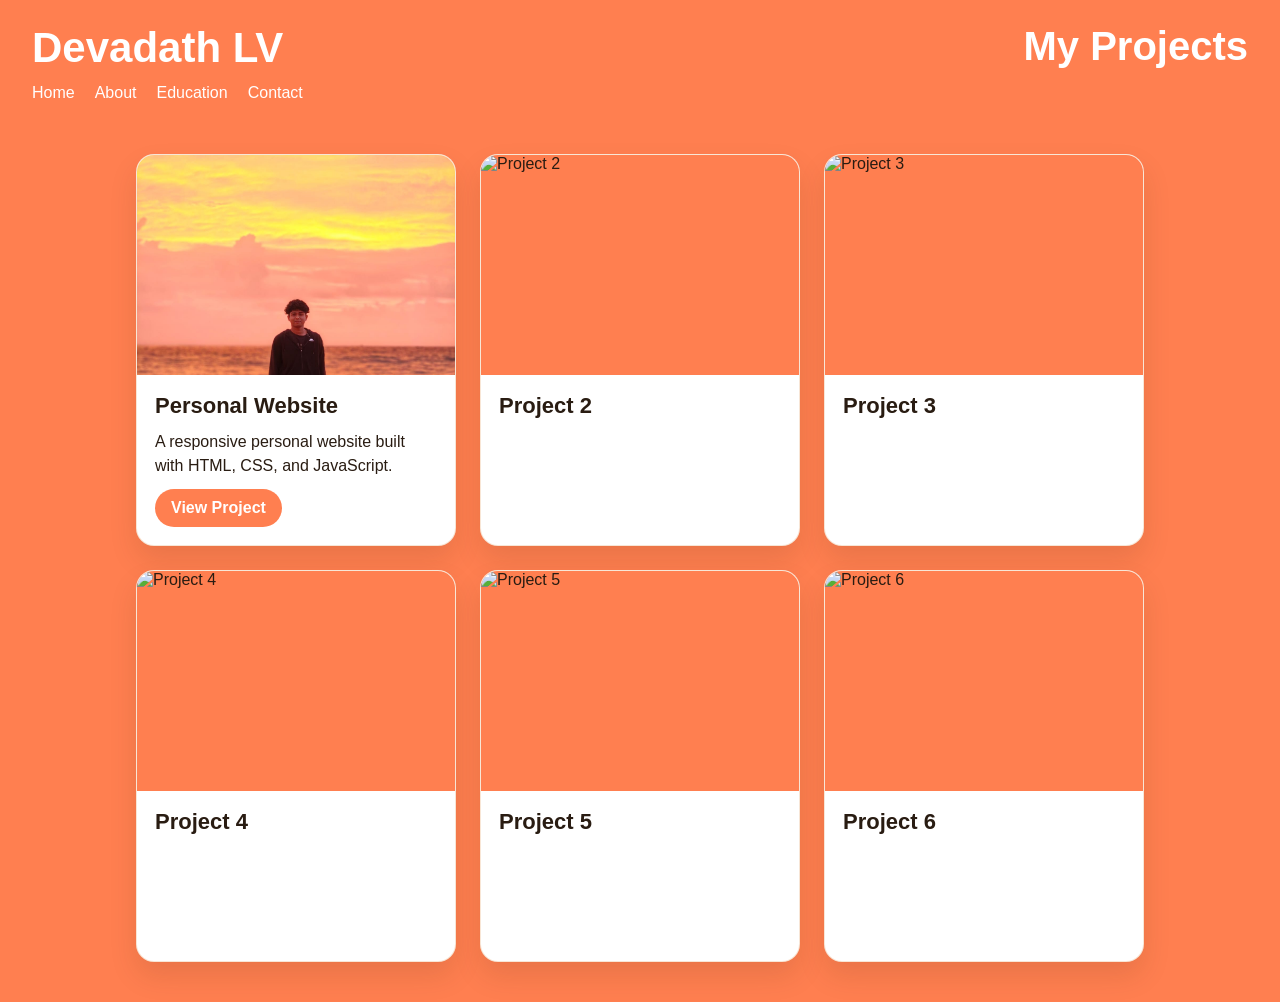
==== project.html @ 4e262f3d "Rebuilt personal website with new design" ====
<!doctype html>
<html lang="en">
  <head>
    <meta charset="UTF-8" />
    <meta name="viewport" content="width=device-width, initial-scale=1.0" />
    <title>Projects</title>
    <link rel="stylesheet" href="projrctstyle.css" />
  </head>
  <body>
    <div class="page1">
      <header class="header1">
        <div class="leftheader">
          <h1 class="logo">Devadath LV</h1>
          <nav class="navigation">
            <a href="landing_page.html">Home</a>
            <a href="landing_page.html#about">About</a>
            <a href="#Education">Education</a>
            <a href="landing_page.html#contact">Contact</a>
          </nav>
        </div>
        <div class="rightheader">
          <h1 id="heading">My Projects</h1>
        </div>
      </header>

      <main class="projects-main">
        <!-- TOP ROW -->
        <div class="row one">
          <div class="card">
            <img src="me.jpeg" alt="Personal website" />
            <div class="container">
              <h4>Personal Website</h4>
              <p>
                A responsive personal website built with HTML, CSS, and
                JavaScript.
              </p>
              <a
                href="https://devadxthlv.github.io/personal-website/"
                target="_blank"
                >View Project</a
              >
            </div>
          </div>

          <div class="card">
            <img src="img_avatar.png" alt="Project 2" />
            <div class="container">
              <h4>Project 2</h4>
            </div>
          </div>

          <div class="card">
            <img src="img_avatar.png" alt="Project 3" />
            <div class="container">
              <h4>Project 3</h4>
            </div>
          </div>
        </div>

        <!-- BOTTOM ROW -->
        <div class="row two">
          <div class="card">
            <img src="img_avatar.png" alt="Project 4" />
            <div class="container">
              <h4>Project 4</h4>
            </div>
          </div>

          <div class="card">
            <img src="img_avatar.png" alt="Project 5" />
            <div class="container">
              <h4>Project 5</h4>
            </div>
          </div>

          <div class="card">
            <img src="img_avatar.png" alt="Project 6" />
            <div class="container">
              <h4>Project 6</h4>
            </div>
          </div>
        </div>
      </main>
    </div>
  </body>
</html>
---- projrctstyle.css ----
* {
  margin: 0;
  box-sizing: border-box;
}

body {
  font-family: Arial, sans-serif;
  background: coral;
  color: rgb(41, 28, 18);
}

.page1 {
  min-height: 100vh;
}

.header1 {
  display: flex;
  justify-content: space-between;
  align-items: flex-start;
  gap: 24px;
  padding: 24px 32px;
  color: white;
}

.leftheader {
  display: flex;
  flex-direction: column;
  align-items: flex-start;
  gap: 12px;
}

.rightheader {
  display: flex;
  align-items: center;
  justify-content: flex-end;
}

.logo {
  font-size: 42px;
}

.navigation {
  display: flex;
  flex-wrap: wrap;
  gap: 20px;
}

.navigation a {
  text-decoration: none;
  color: white;
  font-size: 16px;
}

#heading {
  font-size: 40px;
  color: white;
}

.projects-main {
  padding: 28px 32px 40px;
  display: flex;
  flex-direction: column;
  gap: 24px;
  background-color: coral;
}

.row {
  display: flex;
  flex-wrap: wrap;
  justify-content: center;
  align-items: stretch;
  gap: 24px;
}

.card {
  width: min(100%, 320px);
  background: rgb(255, 255, 255);
  display: flex;
  flex-direction: column;
  border-radius: 18px;
  overflow: hidden;
  border: 1px solid rgba(214, 116, 30, 0.18);
  box-shadow: 0 14px 28px rgba(73, 43, 17, 0.12);
  transition: transform 0.3s ease, box-shadow 0.3s ease;
}

.card img {
  width: 100%;
  height: 220px;
  object-fit: cover;
  display: block;
  background: coral;
}

.container {
  padding: 18px;
  display: flex;
  flex-direction: column;
  justify-content: space-between;
  gap: 10px;
  flex: 1;
  min-height: 170px;
}

.container h4 {
  font-size: 22px;
  color: rgb(41, 28, 18);
}

.container p {
  line-height: 1.5;
}

.container a {
  align-self: flex-start;
  text-decoration: none;
  color: white;
  background: coral;
  padding: 10px 16px;
  border-radius: 999px;
  font-weight: 600;
}

.card:hover {
  transform: translateY(-8px);
  box-shadow: 0 18px 32px rgba(73, 43, 17, 0.18);
}

@media (max-width: 768px) {
  body {
    background: coral;
  }
main {
    margin-top: 0%;
  }
  .header1 {
    flex-direction: column;
    align-items: center;
    text-align: center;
    padding: 24px 20px;
  }

  .leftheader,
  .rightheader {
    align-items: center;
    justify-content: center;
  }

  .logo {
    font-size: 34px;
  }

  .navigation {
    justify-content: center;
    gap: 14px;
  }

  .navigation a {
    font-size: 14px;
  }

  #heading {
    font-size: 30px;
  }

  .projects-main {
    padding: 20px;
  }

  .card {
    width: 100%;
  }

  .container {
    min-height: 0;
  }
}
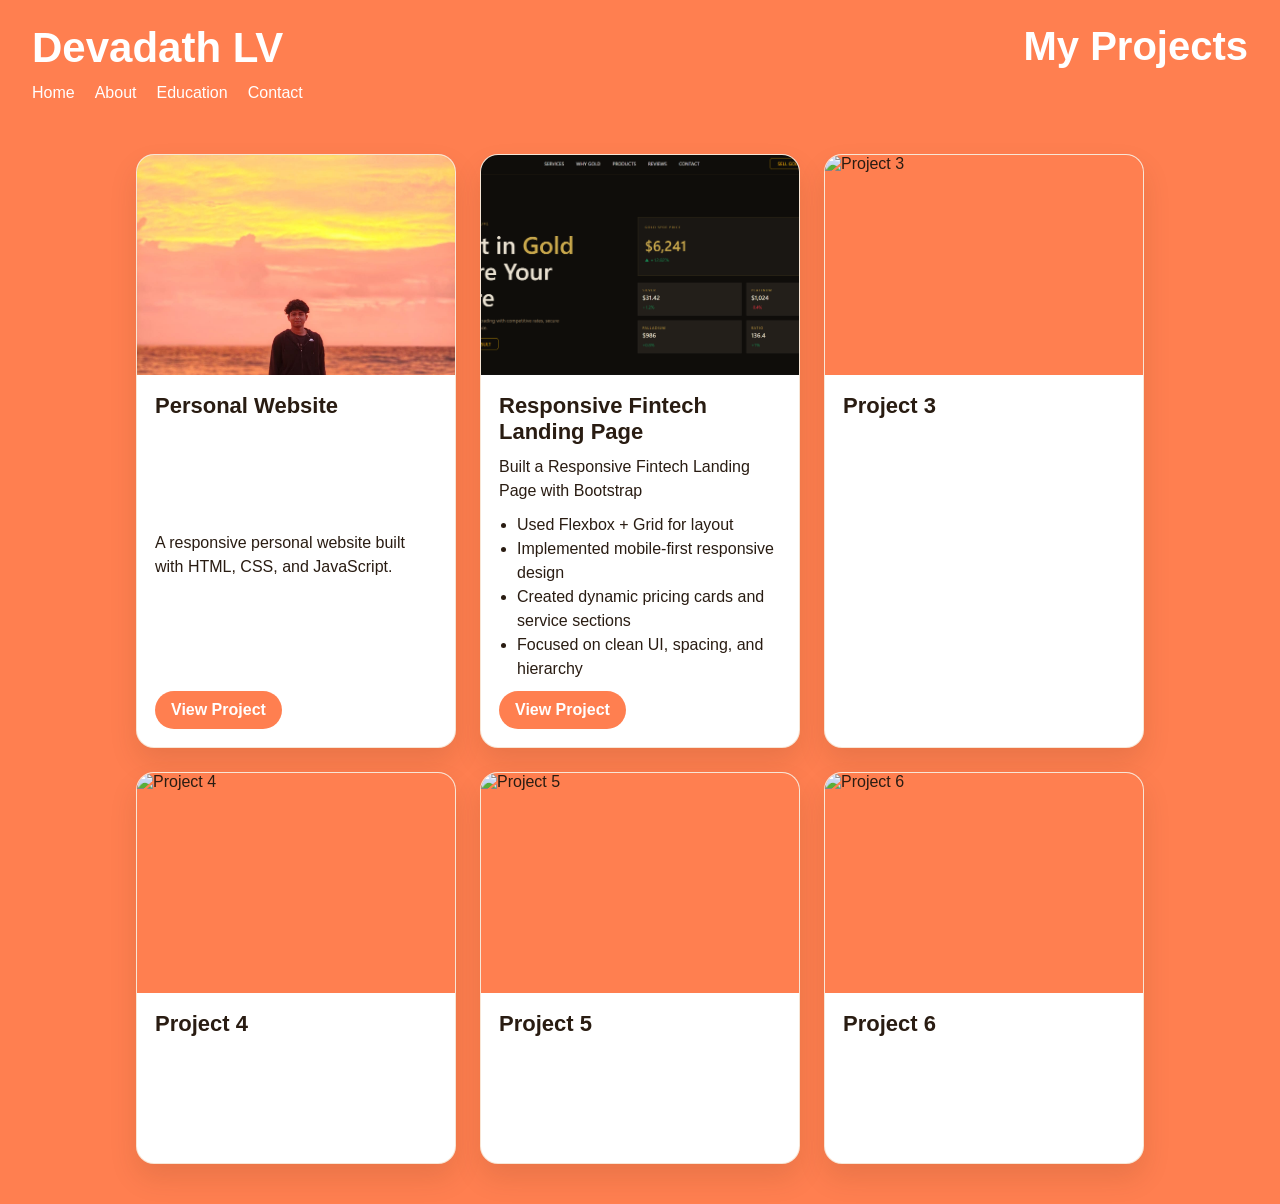
==== commit daf496bf: "Updated UI and added new files" ====
--- a/project.html
+++ b/project.html
@@ -12,10 +12,10 @@
         <div class="leftheader">
           <h1 class="logo">Devadath LV</h1>
           <nav class="navigation">
-            <a href="landing_page.html">Home</a>
-            <a href="landing_page.html#about">About</a>
-            <a href="#Education">Education</a>
-            <a href="landing_page.html#contact">Contact</a>
+            <a href="index.html">Home</a>
+            <a href="index.html#About">About</a>
+            <a href="index.html#Education">Education</a>
+            <a href="index.html#Contact">Contact</a>
           </nav>
         </div>
         <div class="rightheader">
@@ -43,9 +43,25 @@
           </div>
 
           <div class="card">
-            <img src="img_avatar.png" alt="Project 2" />
+            <img
+              src="Screenshot 2026-04-14 104444.png"
+              alt="Responsive Fintech landing page"
+            />
             <div class="container">
-              <h4>Project 2</h4>
+              <h4>Responsive Fintech Landing Page</h4>
+              <p>Built a Responsive Fintech Landing Page with Bootstrap</p>
+              <ul>
+                <li>Used Flexbox + Grid for layout</li>
+                <li>Implemented mobile-first responsive design</li>
+                <li>Created dynamic pricing cards and service sections</li>
+                <li>Focused on clean UI, spacing, and hierarchy</li>
+              </ul>
+              <a
+                href="https://devadxthlv.github.io/taskapril10/"
+                target="_blank"
+                rel="noopener noreferrer"
+                >View Project</a
+              >
             </div>
           </div>
 
--- a/projrctstyle.css
+++ b/projrctstyle.css
@@ -111,6 +111,12 @@
   line-height: 1.5;
 }
 
+.container ul {
+  margin: 0;
+  padding-left: 18px;
+  line-height: 1.5;
+}
+
 .container a {
   align-self: flex-start;
   text-decoration: none;
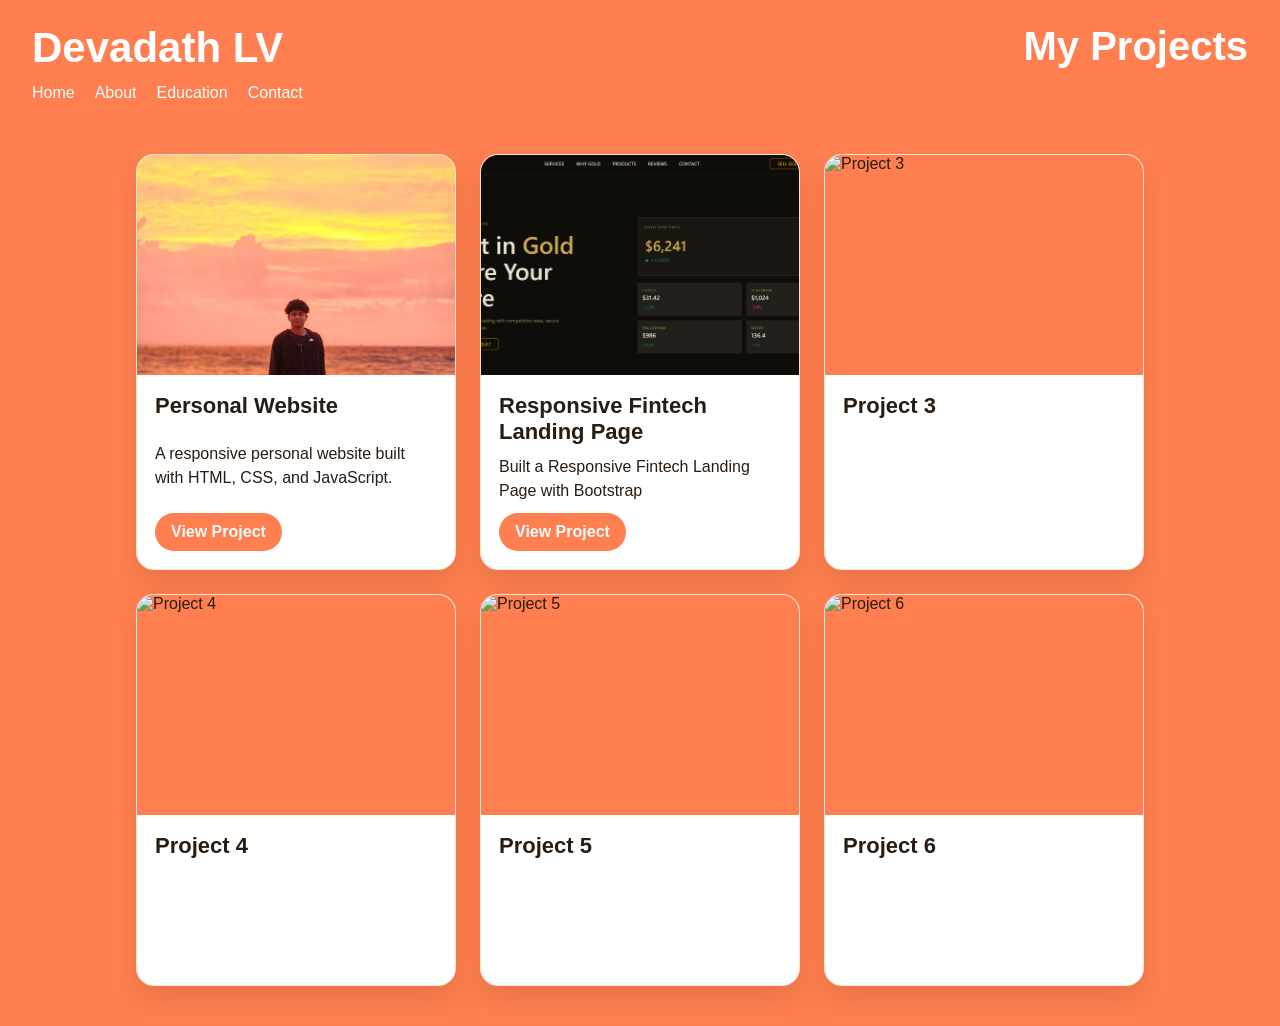
==== commit 3c5cd254: "Updated UI and added new files" ====
--- a/project.html
+++ b/project.html
@@ -50,12 +50,7 @@
             <div class="container">
               <h4>Responsive Fintech Landing Page</h4>
               <p>Built a Responsive Fintech Landing Page with Bootstrap</p>
-              <ul>
-                <li>Used Flexbox + Grid for layout</li>
-                <li>Implemented mobile-first responsive design</li>
-                <li>Created dynamic pricing cards and service sections</li>
-                <li>Focused on clean UI, spacing, and hierarchy</li>
-              </ul>
+
               <a
                 href="https://devadxthlv.github.io/taskapril10/"
                 target="_blank"
